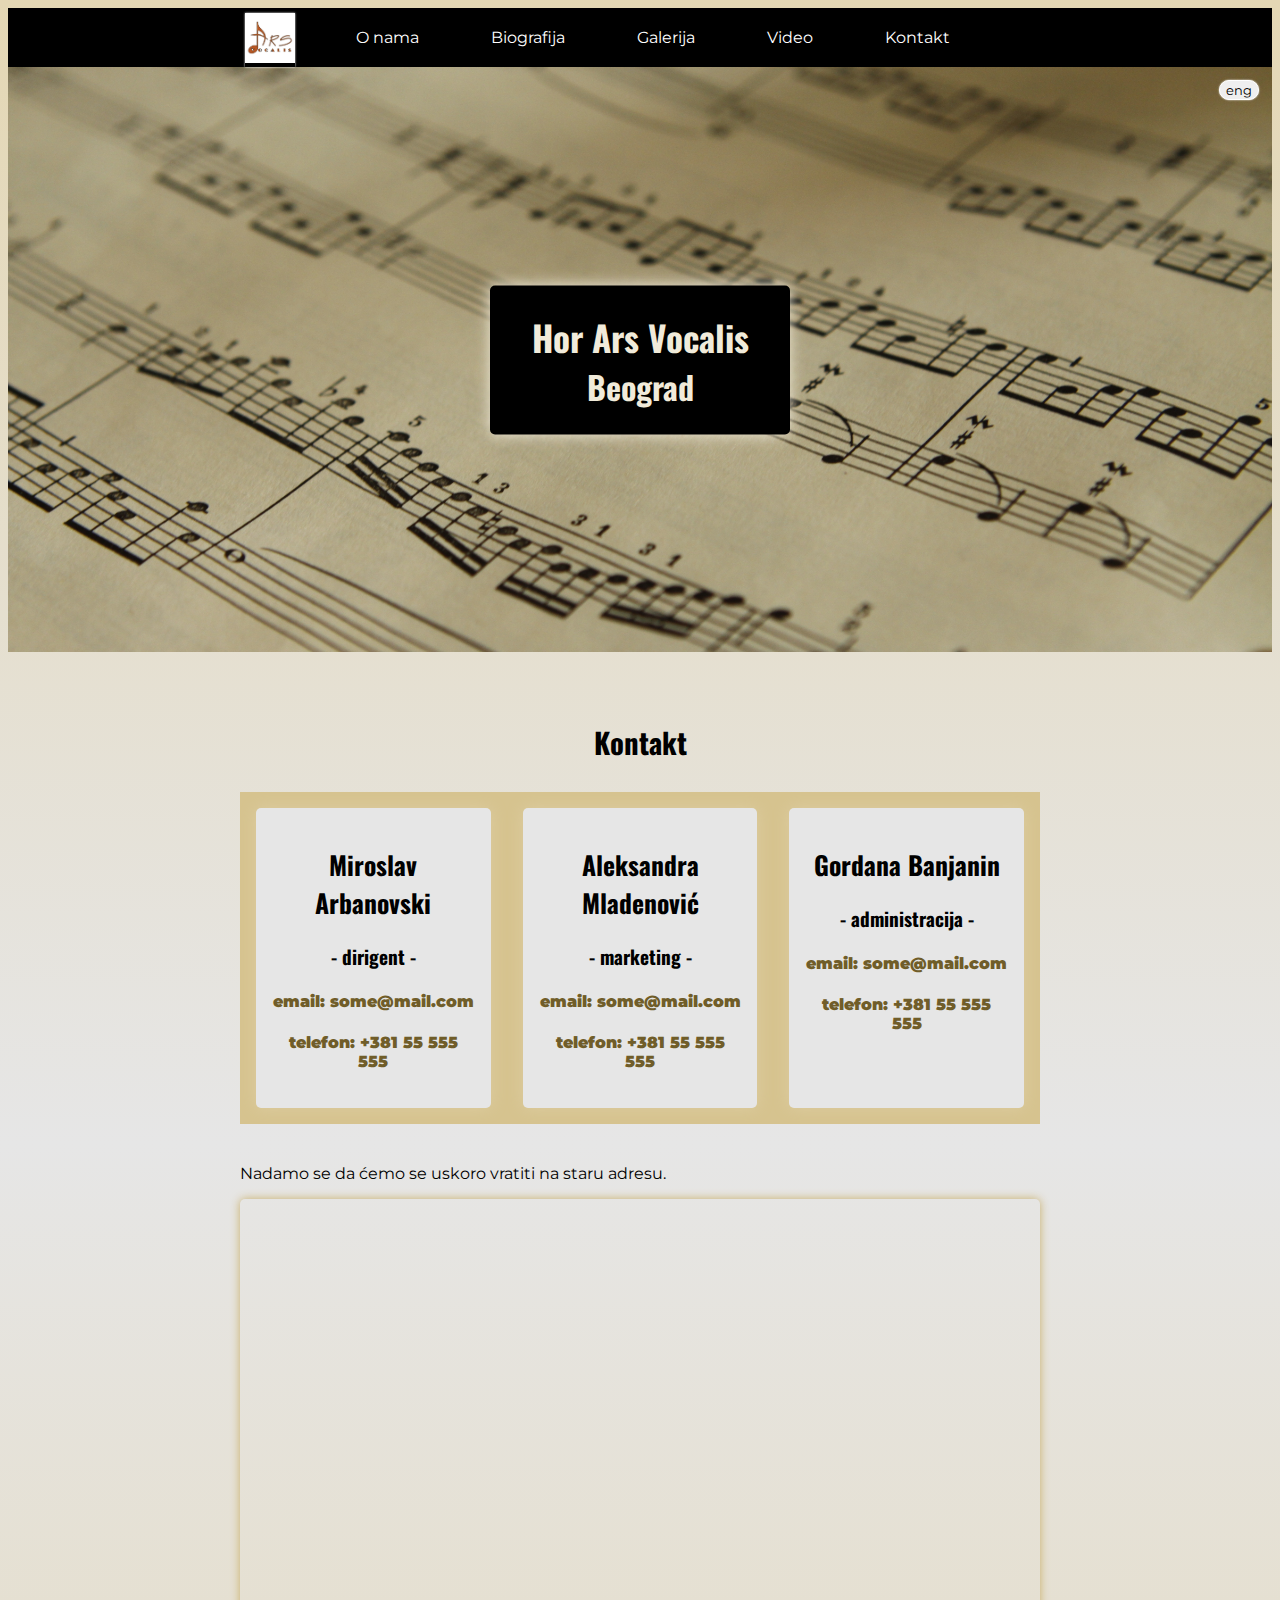
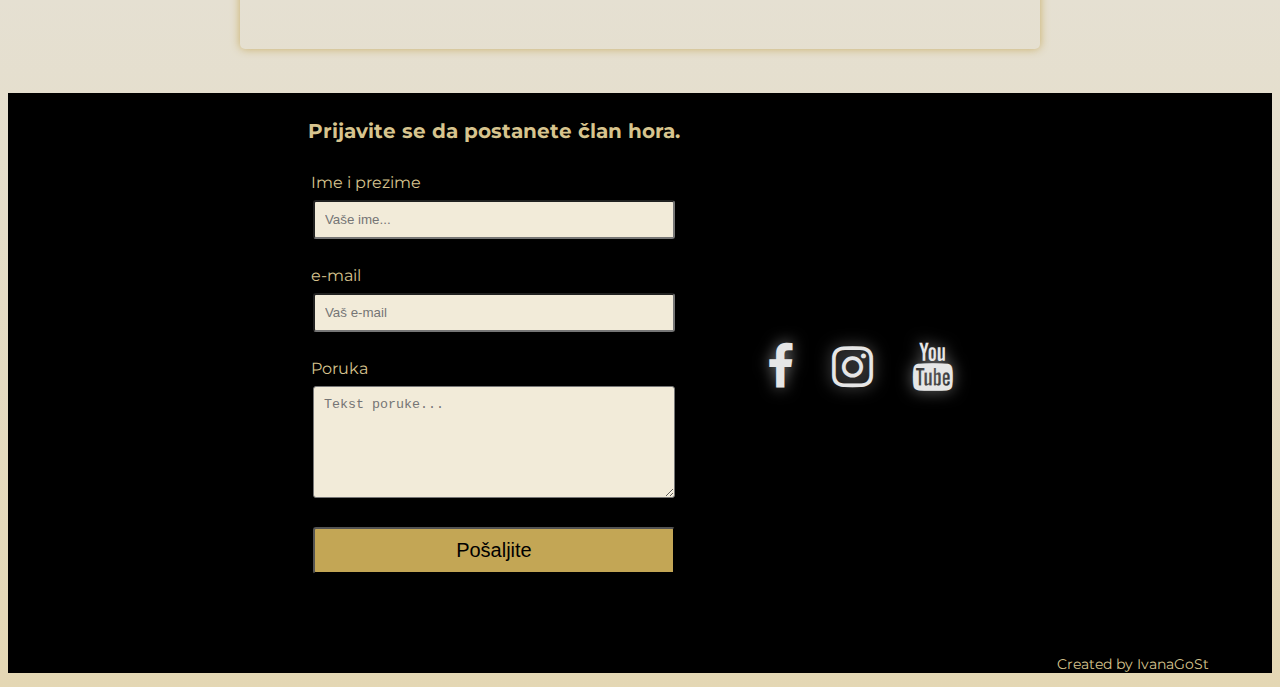
==== htmls/contacts.html @ 05ba1b57 "Add contact page" ====
<!DOCTYPE html>
<html lang="sr">
  <head>
    <meta charset="utf-8">
    <meta name="viewport" content="width=device-width, initial-scale=1.0">
    <title>Hor Ars Vocalis</title>
    <link href="../styles/style.css" rel="stylesheet" type="text/css">
    <link rel="preconnect" href="https://fonts.gstatic.com">
    <link href="https://fonts.googleapis.com/css2?family=Montserrat&family=Nothing+You+Could+Do&family=Oswald:wght@700&display=swap" rel="stylesheet">
    <link rel="stylesheet" href="https://cdnjs.cloudflare.com/ajax/libs/font-awesome/4.7.0/css/font-awesome.min.css">
  </head>
  <body>
    <script language="javascript" type="text/javascript" src="txts/navbar.txt"></script>
    <script language="javascript" type="text/javascript" src="txts/header.txt"></script>
    <div class="container">
      <section class="main" class="contact">
        <h3>Kontakt</h3>
        <div class="container contacts">
          <div class="card">
             <h2>Miroslav Arbanovski</h2>
             <h3>- dirigent -</h3>
               <div class="box">
                 <h4><b>email: some@mail.com</b></h4>
                 <h4><b>telefon: +381 55 555 555</b></h4>
               </div>
          </div>
          <div class="card">
            <h2>Aleksandra Mladenović</h2>
            <h3>- marketing -</h3>
              <div class="box">
                <h4><b>email: some@mail.com</b></h4>
                <h4><b>telefon: +381 55 555 555</b></h4>
              </div>
          </div>
          <div class="card">
            <h2>Gordana Banjanin</h2>
            <h3>- administracija -</h3>
              <div class="box">
                <h4><b>email: some@mail.com</b></h4>
                <h4><b>telefon: +381 55 555 555</b></h4>
              </div>
          </div>
        </div>
      </section>
      <p>Nadamo se da ćemo se uskoro vratiti na staru adresu.</p>
      <iframe src="https://www.google.com/maps/embed?pb=!1m18!1m12!1m3!1d1415.515229018006!2d20.47393369159691!3d44.80056791195155!2m3!1f0!2f0!3f0!3m2!1i1024!2i768!4f13.1!3m3!1m2!1s0x475a7075144ff395%3A0x60aeeeaae315f93e!2z0JPRgNCw0LTRgdC60LAg0YPQv9GA0LDQstCwINCS0YDQsNGH0LDRgA!5e0!3m2!1ssr!2srs!4v1620770433476!5m2!1ssr!2srs" width="100%" height="450" style="border:0;" allowfullscreen="" loading="lazy"></iframe>
    </div>
    <script language="javascript" type="text/javascript" src="txts/footer.txt"></script>
    <script src="../scripts/main.js"></script>
    <script data-cfasync="false" type="text/javascript" src="../scripts/form-submission-handler.js"></script>
  </body>
</html>
---- styles/style.css ----
body {
  background: linear-gradient(#e4d7b4, #e6e6e6, #e4d7b4);
  font-family: 'Montserrat', sans-serif;
}

#bars {
  display: none;
}

nav {
  position: sticky;
  top: 0;
  background-color: black;
  z-index: 100;
}

nav .container {
  display: flex;
  flex-direction: row;
  justify-content: space-between;
}

nav div {
  align-self: center;
}

#logo {
  margin-top: 5px;
  margin-left: 5px;
  box-shadow: 0 0 2px white;
}

.items {
  width: 90%;
}

nav a {
  text-decoration: none;
  color: white;
  padding: 2% 5% 2% 5%;
}

nav a:hover {
  font-weight: bold;
  text-shadow: 0 0 5px #d7c48e;
  border-bottom: 2px solid #d7c48e;
}

#bars {
  color: white;
}

@media (max-width: 700px) {
   nav a {
    display: none;
  }

  #bars {
    display: block;
    margin-right:16px;
    margin-top: 16px;
  }
  nav div {
    align-self: flex-start;
  }
}

header {
  background-position: center;
  background-repeat: no-repeat;
  background-size: cover;
  background-image: url("../images/note-1.jpg");
  position: relative;
  height: 65vh;
}

header div {
  background-color: black;
  position: absolute;
  top: 50%;
  left: 50%;
  transform: translate(-50%, -50%);
  box-shadow: 0 0 15px #f1ebda;
  border-radius: 5px;
  padding: 25px;
  width: 250px;
}

header h1, header h2 {
  text-align: center;
  color: #f1ebda;
  margin: auto;
}

#lang {
  margin: 1%;
  border: 1px solid white;
  border-radius: 10px;
  position: absolute;
  right: 0;
  box-shadow: 0 0 2px white;
}

#lang a {
  text-decoration: none;
  color: black;
  font-family: 'Montserrat', sans-serif;
}

#lang a:visited {
  color: black;
}

h1, h2, h3 {
  font-family: 'Oswald', sans-serif;
}

h1 {
  font-size: 220%;
}

h2 {
  font-size: 200%;
}

.container {
  max-width: 800px;
  margin: auto;
}

h3 {
  font-size: 180%;
  text-align: center;
}

.main {
  /*height: 100vh;*/
  margin: auto;
  text-align: justify;
  padding-top: 5%;
}

@media (max-width: 600px) {
  nav {
    text-align: center;
  }
  .main {
    text-align: left;
    padding: 2%;
  }
}

.features {
  background-color: #bb9b44;
  margin-top: 50px;
  margin-bottom: 50px;
}

.features .container {
  display: flex;
  flex-direction: row;
  flex-wrap: wrap;
  justify-content: space-around;
}

.contacts h2 {
  font-size: 160%;
}

.contacts h3 {
  font-size: 120%;
}

.contacts {
  display: flex;
  flex-direction: row;
  flex-wrap: wrap;
  justify-content: space-around;
  background-color: #d6c38f;
  margin-bottom: 5%;
}

.card {
  box-shadow: 0 0 15px #ddcda2;
  transition: 0.3s;
  border-radius: 5px;
  width: auto;
  flex: 1;
  text-align: center;
  margin: 16px;
  padding: 16px;
  background-color: #e6e6e6;
}

.card:hover {
  box-shadow: 0 0 30px #e4d7b4;
}

.card i {
  font-size: 120px;
}

.card h4 {
  color: #705d29;
}

.first, .second {
  width: 100%;
  text-align: center;
  display: flex;
  flex-flow: row nowrap;
  justify-content: space-between;
  cursor: default;
}

.first {
  font-size: 60px;
}
.second {
  font-size: 35px;
}

#photo-container {
  display: flex;
  flex-direction: row;
  flex-wrap: wrap;
  justify-content: center;
}

.photo {
  box-shadow: 0 0 15px gray;
  width: 14.5em;
  height: 15em;
  overflow: hidden;
  padding-bottom: 2em;
  margin: 1em;
}

.photo img {
  width: auto;
  height: 100%;
}

.photo:hover {
  box-shadow: 0 0 30px gray;
}

.desc {
  text-align: center;
}

.modal {
  display: none;
  position: fixed;
  z-index: 100;
  padding-top: 100px;
  left: 0;
  top: 0;
  width: 100%;
  height: 100%;
  overflow: auto;
  background-color: black;
}

.modal-content {
  position: relative;
  display: flex;
  flex-direction: column;
  justify-content: center;
  margin: auto;
  padding: 0 0 0 0;
  width: 80%;
  max-width: 1200px;
  height: inherit;
  width: auto;
}

.slide {
  display: none;
}

.image-slide {
  width: 100%;
}

.modal-preview {
  width: 100%;
}

.close {
  color: white;
  position: absolute;
  top: 10px;
  right: 25px;
  font-size: 35px;
  font-weight: bold;
  z-index: 200;
}

.close:hover,
.close:focus {
  color: #999;
  text-decoration: none;
  cursor: pointer;
}

.previous,
.next {
  cursor: pointer;
  position: absolute;
  top: 50%;
  width: auto;
  padding: 16px;
  margin-top: -50px;
  color: white;
  font-weight: bold;
  font-size: 20px;
  transition: 0.6s ease;
  border-radius: 0 3px 3px 0;
  user-select: none;
  -webkit-user-select: none;
}

.next {
  right: 0;
  border-radius: 3px 0 0 3px;
}

.previous:hover,
.next:hover {
  background-color: rgba(0, 0, 0, 0.8);
}

.video {
  box-shadow: 0 0 15px gray;
}

.link {
  text-decoration: none;
  color: black;
}

.link:visited {
  color: black;
}

.link:hover {
  color: #cc0044;
}

@media(max-width: 800px) {
  .video iframe {
    width: 100%;
  }
}

#media {
  padding-bottom: 15%;
}

iframe {
  border: 2px solid #c9af69;
  border-radius: 5px;
  box-shadow: 0 0 10px #c9af69;
  margin-bottom: 5%;
}

footer {
  color: #d7c48e;
  background-color: black;
}

#contact-2 {
  display: flex;
  flex-direction: row;
  flex-wrap: wrap;
  justify-content: space-evenly;
}

.sign-up {
  text-align: center;
  font-size: 20px;
}

form {
  display: flex;
  flex-direction: column;
  width: 100%;
}

.input {
  background-color: #f2ebd9;
  border-radius: 3px;
  padding: 10px;
  margin: 5px;
}

.submit {
  background-color: #c3a655;
  border-radius: 3px;
  padding: 10px;
  margin: 5px;
  font-size: 20px;
  color: black;
}

.submit:hover {
  background-color: black;
  color: #c3a655;
}

label {
  padding: 3px;
}

#contact-links, .social {
  color: #e6e6e6
}
#contact-links {
  display: flex;
  flex-direction: row;
  justify-content: flex-end;
  align-items: center;
}

.social {
  color: #e6e6e6;
  margin: 0.4em;
  font-size: 3em;
  text-shadow: 0 0 15px gray;
}

.social:hover {
  text-shadow: 0 0 30px gray;
}

footer p {
  text-align: right;
  padding-right: 5%;
  font-size: 0.9em;
}

footer a {
  text-decoration: none;
  color: #d7c48e;
}

footer a:visited {
  color: #d7c48e;
}

footer a:hover {
  color: white;
  text-shadow: 0 0 5px white;
}
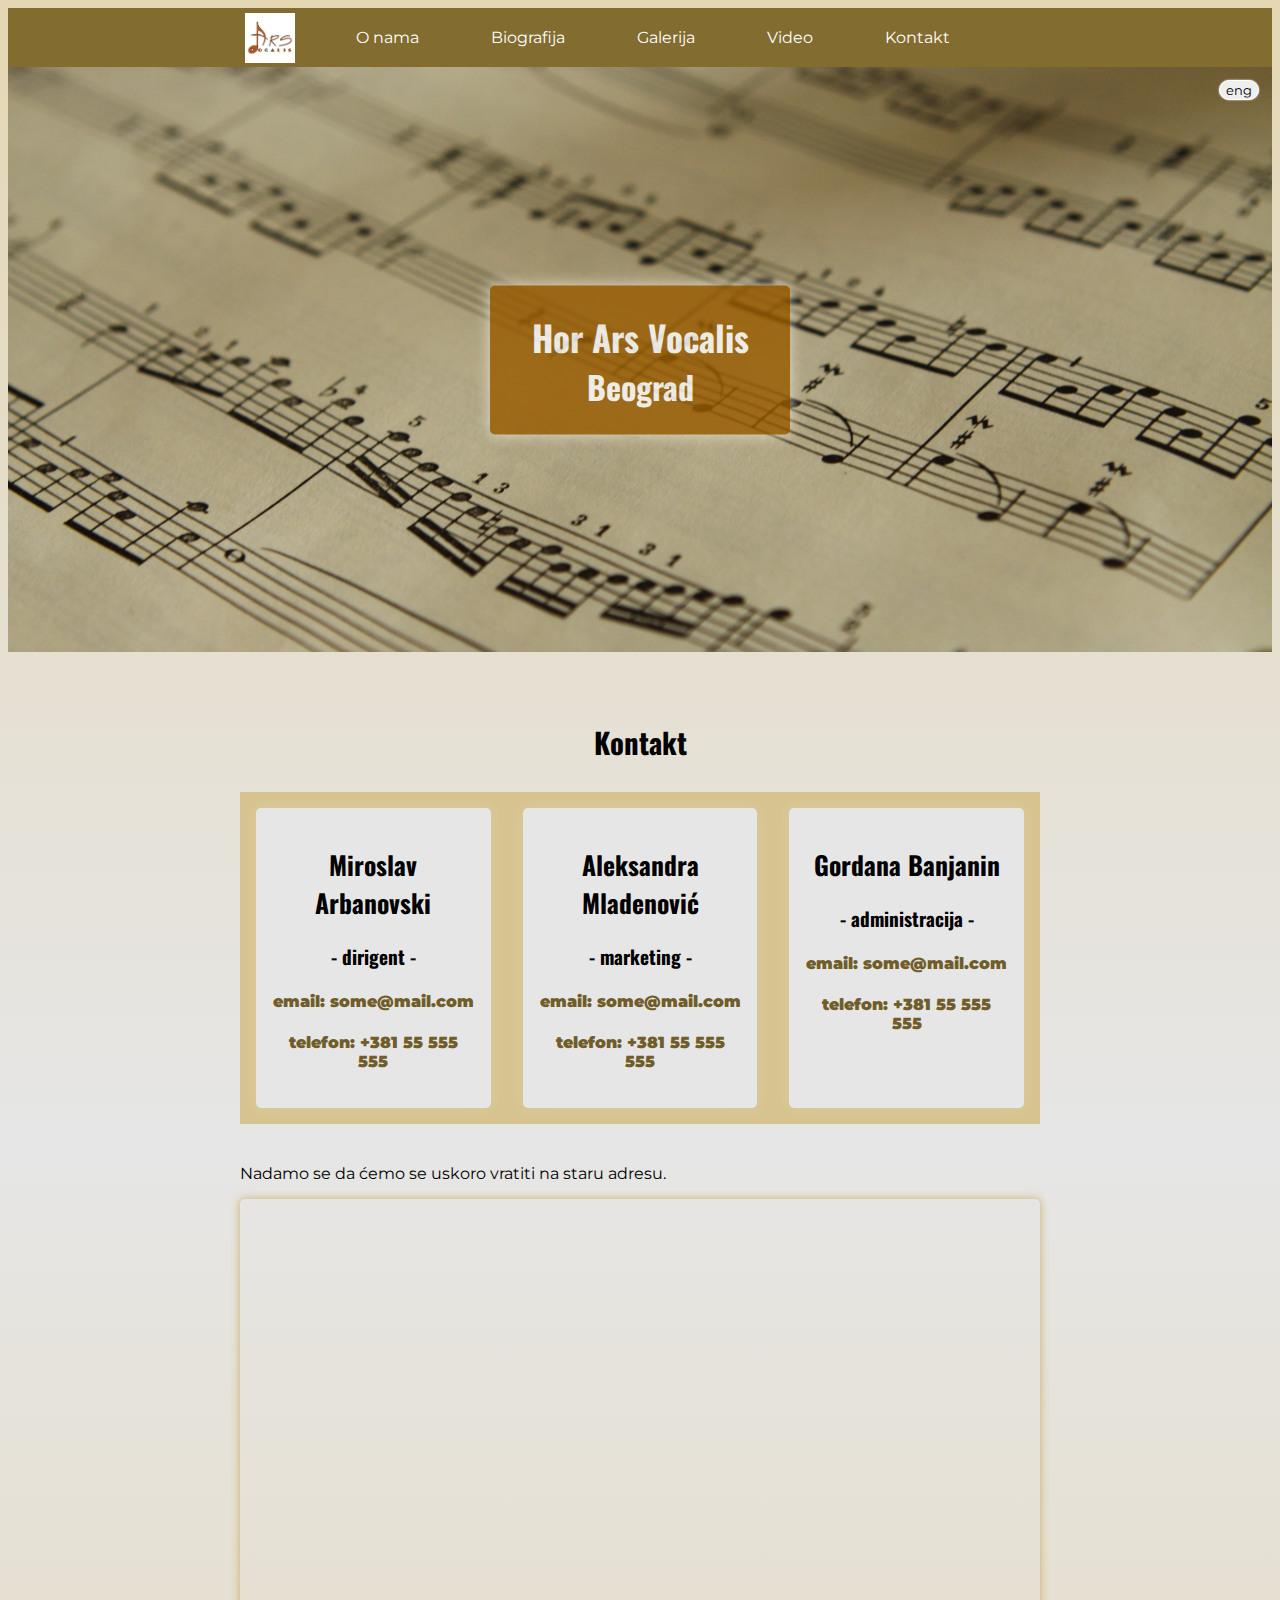
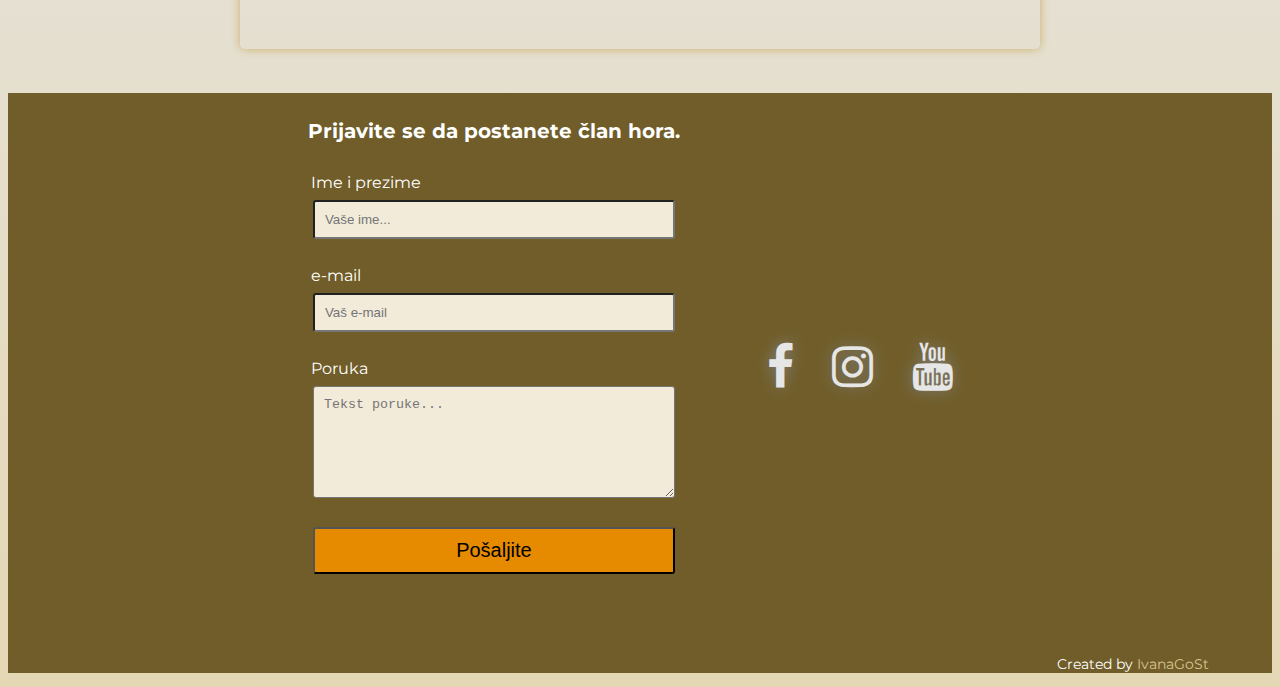
==== commit 72dbc269: "Fixes iframeshadow and change colors" ====
--- a/htmls/contacts.html
+++ b/htmls/contacts.html
@@ -43,7 +43,7 @@
         </div>
       </section>
       <p>Nadamo se da ćemo se uskoro vratiti na staru adresu.</p>
-      <iframe src="https://www.google.com/maps/embed?pb=!1m18!1m12!1m3!1d1415.515229018006!2d20.47393369159691!3d44.80056791195155!2m3!1f0!2f0!3f0!3m2!1i1024!2i768!4f13.1!3m3!1m2!1s0x475a7075144ff395%3A0x60aeeeaae315f93e!2z0JPRgNCw0LTRgdC60LAg0YPQv9GA0LDQstCwINCS0YDQsNGH0LDRgA!5e0!3m2!1ssr!2srs!4v1620770433476!5m2!1ssr!2srs" width="100%" height="450" style="border:0;" allowfullscreen="" loading="lazy"></iframe>
+      <iframe src="https://www.google.com/maps/embed?pb=!1m18!1m12!1m3!1d1415.515229018006!2d20.47393369159691!3d44.80056791195155!2m3!1f0!2f0!3f0!3m2!1i1024!2i768!4f13.1!3m3!1m2!1s0x475a7075144ff395%3A0x60aeeeaae315f93e!2z0JPRgNCw0LTRgdC60LAg0YPQv9GA0LDQstCwINCS0YDQsNGH0LDRgA!5e0!3m2!1ssr!2srs!4v1620770433476!5m2!1ssr!2srs" width="100%" height="450" style="border:0;" allowfullscreen="" loading="lazy" class="map"></iframe>
     </div>
     <script language="javascript" type="text/javascript" src="txts/footer.txt"></script>
     <script src="../scripts/main.js"></script>
--- a/styles/style.css
+++ b/styles/style.css
@@ -10,7 +10,7 @@
 nav {
   position: sticky;
   top: 0;
-  background-color: black;
+  background-color: #826c30;
   z-index: 100;
 }
 
@@ -27,7 +27,7 @@
 #logo {
   margin-top: 5px;
   margin-left: 5px;
-  box-shadow: 0 0 2px white;
+  /*box-shadow: 0 0 2px white;*/
 }
 
 .items {
@@ -42,7 +42,7 @@
 
 nav a:hover {
   font-weight: bold;
-  text-shadow: 0 0 5px #d7c48e;
+  text-shadow: 0 0 5px white;
   border-bottom: 2px solid #d7c48e;
 }
 
@@ -75,7 +75,7 @@
 }
 
 header div {
-  background-color: black;
+  background-color: #995c00;
   position: absolute;
   top: 50%;
   left: 50%;
@@ -84,11 +84,12 @@
   border-radius: 5px;
   padding: 25px;
   width: 250px;
+  opacity: 80%;
 }
 
 header h1, header h2 {
   text-align: center;
-  color: #f1ebda;
+  color: white;
   margin: auto;
 }
 
@@ -358,7 +359,7 @@
   padding-bottom: 15%;
 }
 
-iframe {
+.map {
   border: 2px solid #c9af69;
   border-radius: 5px;
   box-shadow: 0 0 10px #c9af69;
@@ -366,8 +367,8 @@
 }
 
 footer {
-  color: #d7c48e;
-  background-color: black;
+  color: white;
+  background-color: #705d29;
 }
 
 #contact-2 {
@@ -396,7 +397,7 @@
 }
 
 .submit {
-  background-color: #c3a655;
+  background-color: #e68a00;
   border-radius: 3px;
   padding: 10px;
   margin: 5px;
@@ -405,8 +406,7 @@
 }
 
 .submit:hover {
-  background-color: black;
-  color: #c3a655;
+  background-color: #c3a655;
 }
 
 label {
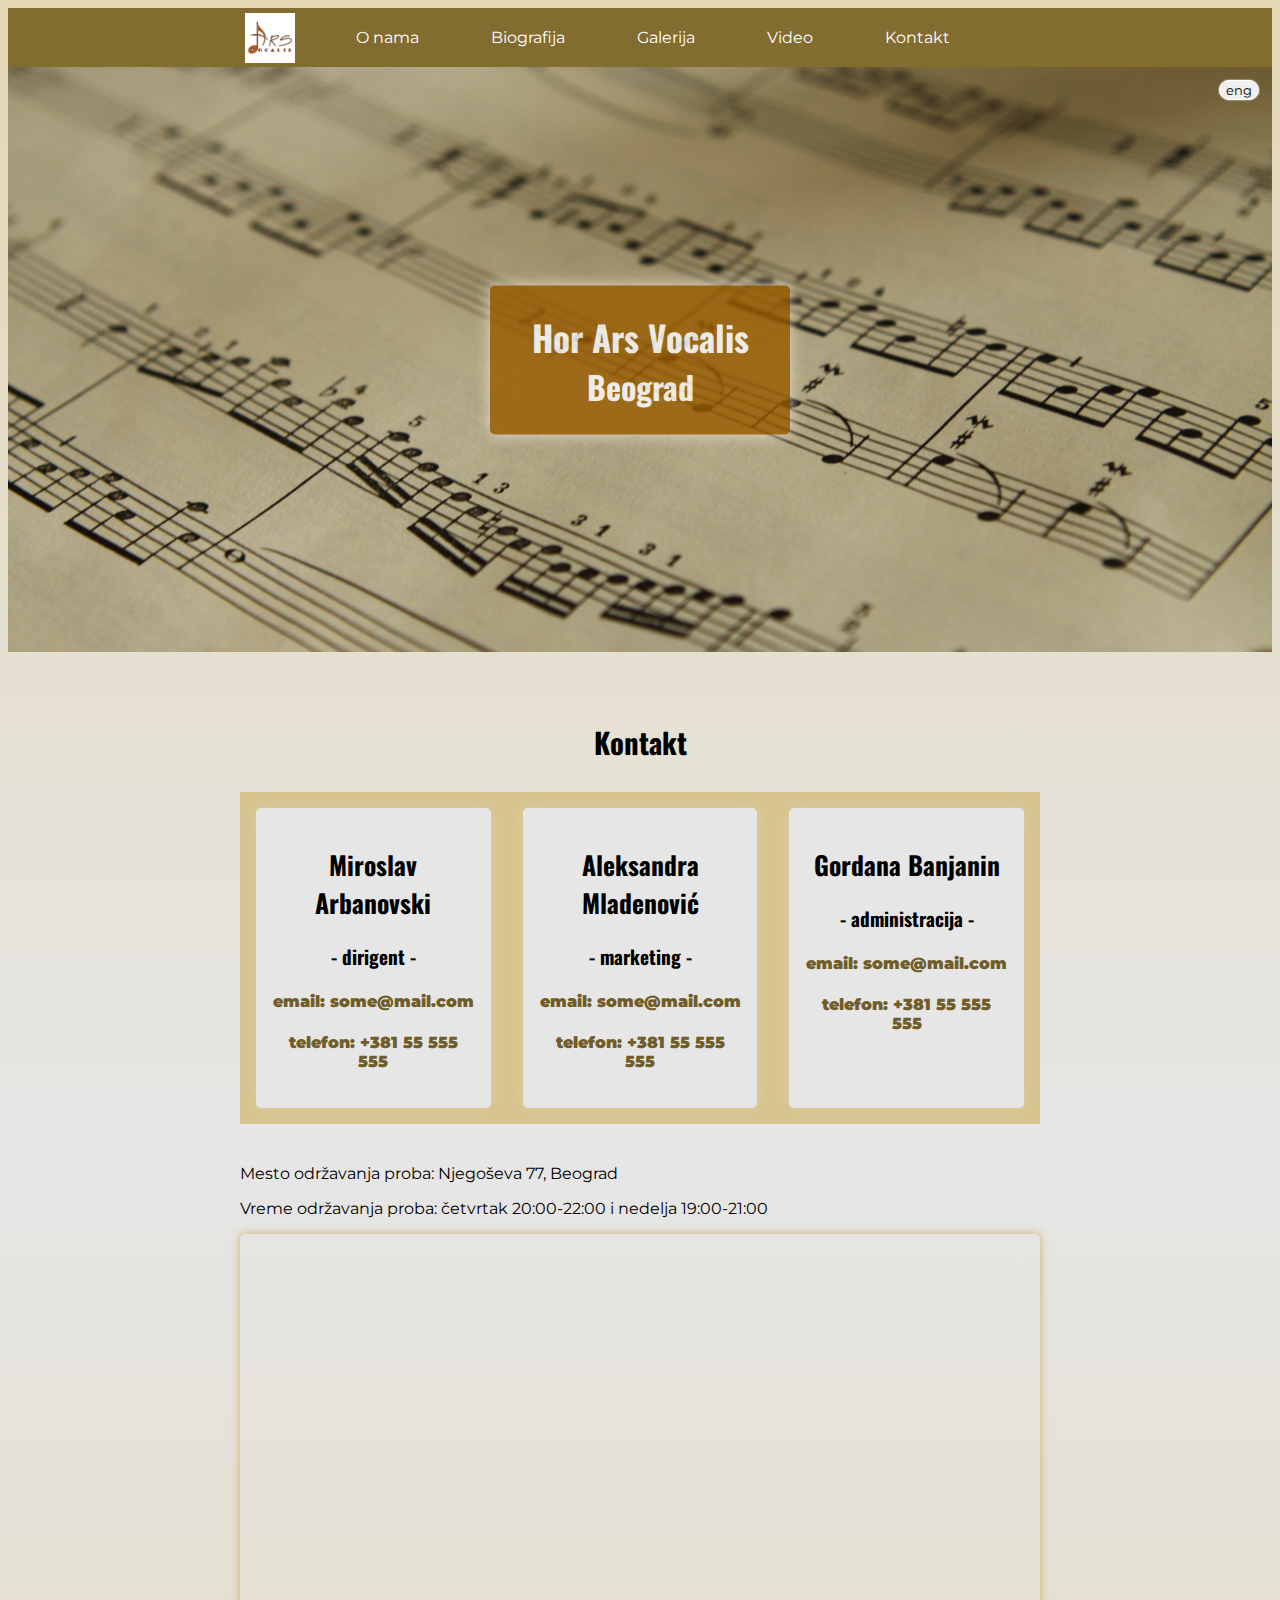
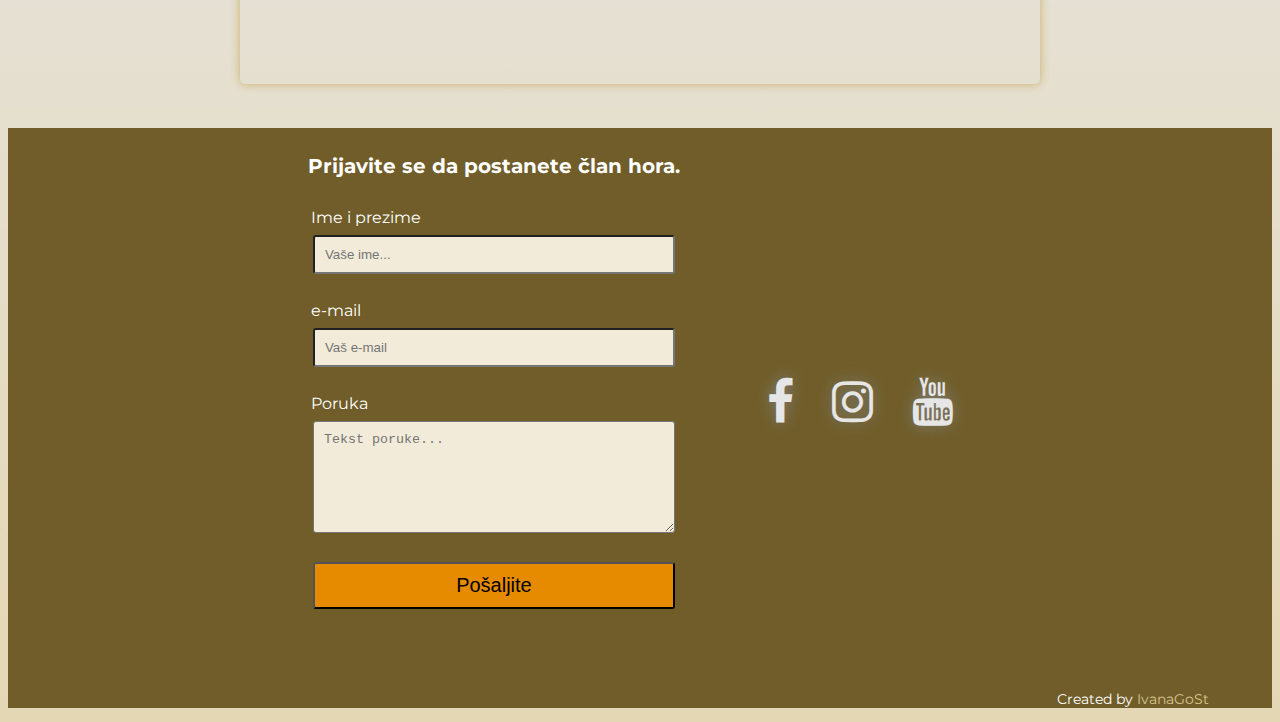
==== commit 18a19f3e: "Confirm location and time" ====
--- a/htmls/contacts.html
+++ b/htmls/contacts.html
@@ -42,7 +42,9 @@
           </div>
         </div>
       </section>
-      <p>Nadamo se da ćemo se uskoro vratiti na staru adresu.</p>
+      <p>Mesto održavanja proba: Njegoševa 77, Beograd</p>
+      <p>Vreme održavanja proba: četvrtak 20:00-22:00 i nedelja 19:00-21:00</p>
+
       <iframe src="https://www.google.com/maps/embed?pb=!1m18!1m12!1m3!1d1415.515229018006!2d20.47393369159691!3d44.80056791195155!2m3!1f0!2f0!3f0!3m2!1i1024!2i768!4f13.1!3m3!1m2!1s0x475a7075144ff395%3A0x60aeeeaae315f93e!2z0JPRgNCw0LTRgdC60LAg0YPQv9GA0LDQstCwINCS0YDQsNGH0LDRgA!5e0!3m2!1ssr!2srs!4v1620770433476!5m2!1ssr!2srs" width="100%" height="450" style="border:0;" allowfullscreen="" loading="lazy" class="map"></iframe>
     </div>
     <script language="javascript" type="text/javascript" src="txts/footer.txt"></script>
